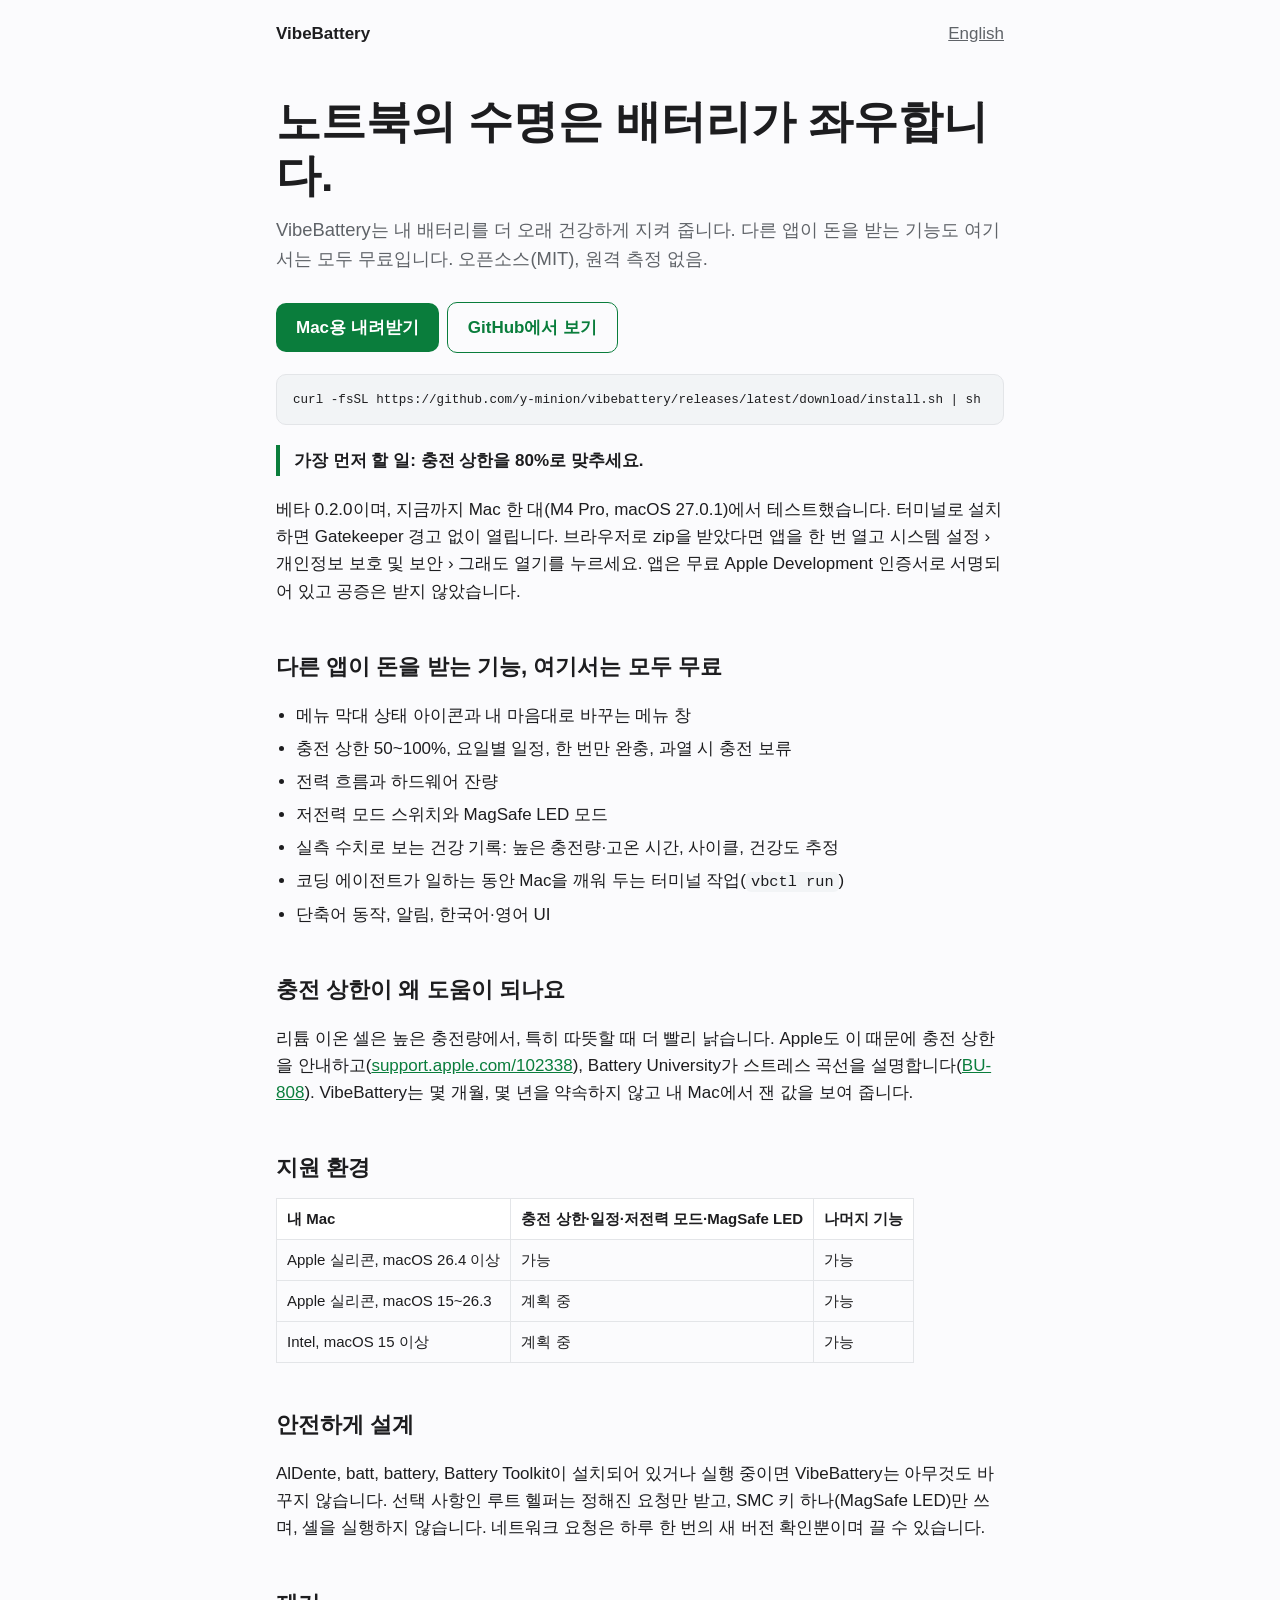
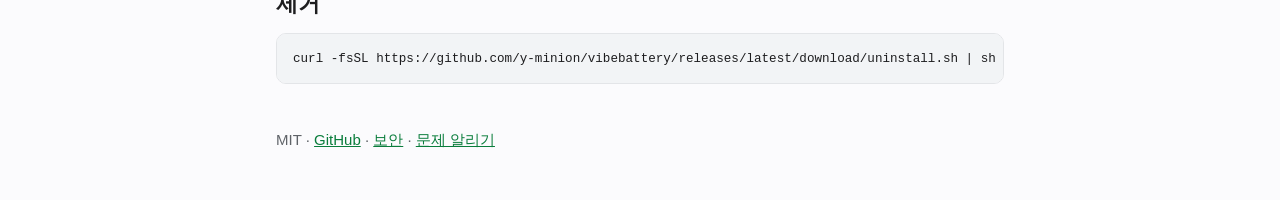
==== site/ko/index.html @ 0e715dd7 "docs: open-source storefront in English and Korean Co-Authored-By: Claude Sonnet 5.5 <noreply@anthro" ====
<!doctype html>
<html lang="ko">
<head>
<meta charset="utf-8">
<meta name="viewport" content="width=device-width,initial-scale=1">
<title>VibeBattery</title>
<meta name="description" content="무료 오픈소스 macOS 메뉴 막대 배터리 관리. 충전 상한, 일정, 건강 수치까지 모두 무료입니다.">
<link rel="stylesheet" href="../style.css">
</head>
<body>
<header><span>VibeBattery</span><a href="../">English</a></header>
<main>
<h1>노트북의 수명은 배터리가 좌우합니다.</h1>
<p class="lead">VibeBattery는 내 배터리를 더 오래 건강하게 지켜 줍니다. 다른 앱이 돈을 받는 기능도 여기서는 모두 무료입니다. 오픈소스(MIT), 원격 측정 없음.</p>
<p><a class="btn" href="https://github.com/y-minion/vibebattery/releases/latest">Mac용 내려받기</a><a class="btn alt" href="https://github.com/y-minion/vibebattery">GitHub에서 보기</a></p>
<pre><code>curl -fsSL https://github.com/y-minion/vibebattery/releases/latest/download/install.sh | sh</code></pre>
<p class="first">가장 먼저 할 일: 충전 상한을 80%로 맞추세요.</p>
<p>베타 0.2.0이며, 지금까지 Mac 한 대(M4 Pro, macOS 27.0.1)에서 테스트했습니다. 터미널로 설치하면 Gatekeeper 경고 없이 열립니다. 브라우저로 zip을 받았다면 앱을 한 번 열고 시스템 설정 › 개인정보 보호 및 보안 › 그래도 열기를 누르세요. 앱은 무료 Apple Development 인증서로 서명되어 있고 공증은 받지 않았습니다.</p>

<h2>다른 앱이 돈을 받는 기능, 여기서는 모두 무료</h2>
<ul>
<li>메뉴 막대 상태 아이콘과 내 마음대로 바꾸는 메뉴 창</li>
<li>충전 상한 50~100%, 요일별 일정, 한 번만 완충, 과열 시 충전 보류</li>
<li>전력 흐름과 하드웨어 잔량</li>
<li>저전력 모드 스위치와 MagSafe LED 모드</li>
<li>실측 수치로 보는 건강 기록: 높은 충전량·고온 시간, 사이클, 건강도 추정</li>
<li>코딩 에이전트가 일하는 동안 Mac을 깨워 두는 터미널 작업(<code>vbctl run</code>)</li>
<li>단축어 동작, 알림, 한국어·영어 UI</li>
</ul>

<h2>충전 상한이 왜 도움이 되나요</h2>
<p>리튬 이온 셀은 높은 충전량에서, 특히 따뜻할 때 더 빨리 낡습니다. Apple도 이 때문에 충전 상한을 안내하고(<a href="https://support.apple.com/102338">support.apple.com/102338</a>), Battery University가 스트레스 곡선을 설명합니다(<a href="https://batteryuniversity.com/article/bu-808-how-to-prolong-lithium-based-batteries">BU-808</a>). VibeBattery는 몇 개월, 몇 년을 약속하지 않고 내 Mac에서 잰 값을 보여 줍니다.</p>

<h2>지원 환경</h2>
<table>
<tr><th>내 Mac</th><th>충전 상한·일정·저전력 모드·MagSafe LED</th><th>나머지 기능</th></tr>
<tr><td>Apple 실리콘, macOS 26.4 이상</td><td>가능</td><td>가능</td></tr>
<tr><td>Apple 실리콘, macOS 15~26.3</td><td>계획 중</td><td>가능</td></tr>
<tr><td>Intel, macOS 15 이상</td><td>계획 중</td><td>가능</td></tr>
</table>

<h2>안전하게 설계</h2>
<p>AlDente, batt, battery, Battery Toolkit이 설치되어 있거나 실행 중이면 VibeBattery는 아무것도 바꾸지 않습니다. 선택 사항인 루트 헬퍼는 정해진 요청만 받고, SMC 키 하나(MagSafe LED)만 쓰며, 셸을 실행하지 않습니다. 네트워크 요청은 하루 한 번의 새 버전 확인뿐이며 끌 수 있습니다.</p>

<h2>제거</h2>
<pre><code>curl -fsSL https://github.com/y-minion/vibebattery/releases/latest/download/uninstall.sh | sh</code></pre>
</main>
<footer>MIT · <a href="https://github.com/y-minion/vibebattery">GitHub</a> · <a href="https://github.com/y-minion/vibebattery/blob/main/SECURITY.md">보안</a> · <a href="https://github.com/y-minion/vibebattery/issues">문제 알리기</a></footer>
</body>
</html>
---- site/style.css ----
:root{--bg:#fbfbfd;--fg:#1d1d1f;--mute:#5f6368;--card:#fff;--line:#e3e5e8;--accent:#0a7d3c;--code:#f2f4f6}
@media(prefers-color-scheme:dark){:root{--bg:#111315;--fg:#f2f3f4;--mute:#a3a9b0;--card:#1a1d20;--line:#2a2e33;--accent:#4cd07d;--code:#202428}}
*{box-sizing:border-box}
body{margin:0;background:var(--bg);color:var(--fg);font:17px/1.6 -apple-system,BlinkMacSystemFont,"Helvetica Neue","Apple SD Gothic Neo",sans-serif}
main,header,footer{max-width:760px;margin:0 auto;padding:0 16px}
header{display:flex;justify-content:space-between;align-items:center;padding-top:20px;padding-bottom:8px;font-weight:600}
header a{font-weight:400;color:var(--mute)}
a{color:var(--accent)}
h1{font-size:clamp(1.9rem,6vw,2.8rem);line-height:1.2;margin:40px 0 12px}
h2{font-size:1.4rem;margin:44px 0 12px}
p.lead{font-size:1.15rem;color:var(--mute);margin:0 0 24px}
pre{background:var(--code);border:1px solid var(--line);border-radius:10px;padding:14px 16px;overflow-x:auto;font:14px/1.5 ui-monospace,SFMono-Regular,Menlo,monospace;margin:12px 0}
code{font:0.9em ui-monospace,SFMono-Regular,Menlo,monospace;background:var(--code);padding:1px 5px;border-radius:5px}
pre code{background:none;padding:0}
.btn{display:inline-block;background:var(--accent);color:#fff;text-decoration:none;font-weight:600;padding:11px 20px;border-radius:10px;margin:4px 8px 4px 0}
@media(prefers-color-scheme:dark){.btn{color:#08210f}}
.btn.alt{background:none;color:var(--accent);border:1px solid var(--accent)}
.first{border-left:4px solid var(--accent);padding:2px 0 2px 14px;margin:20px 0;font-weight:600}
ul{padding-left:1.2em}li{margin:6px 0}
table{border-collapse:collapse;width:100%;font-size:15px;display:block;overflow-x:auto}
th,td{border:1px solid var(--line);padding:8px 10px;text-align:left}
th{background:var(--card)}
footer{padding-top:32px;padding-bottom:48px;color:var(--mute);font-size:15px}
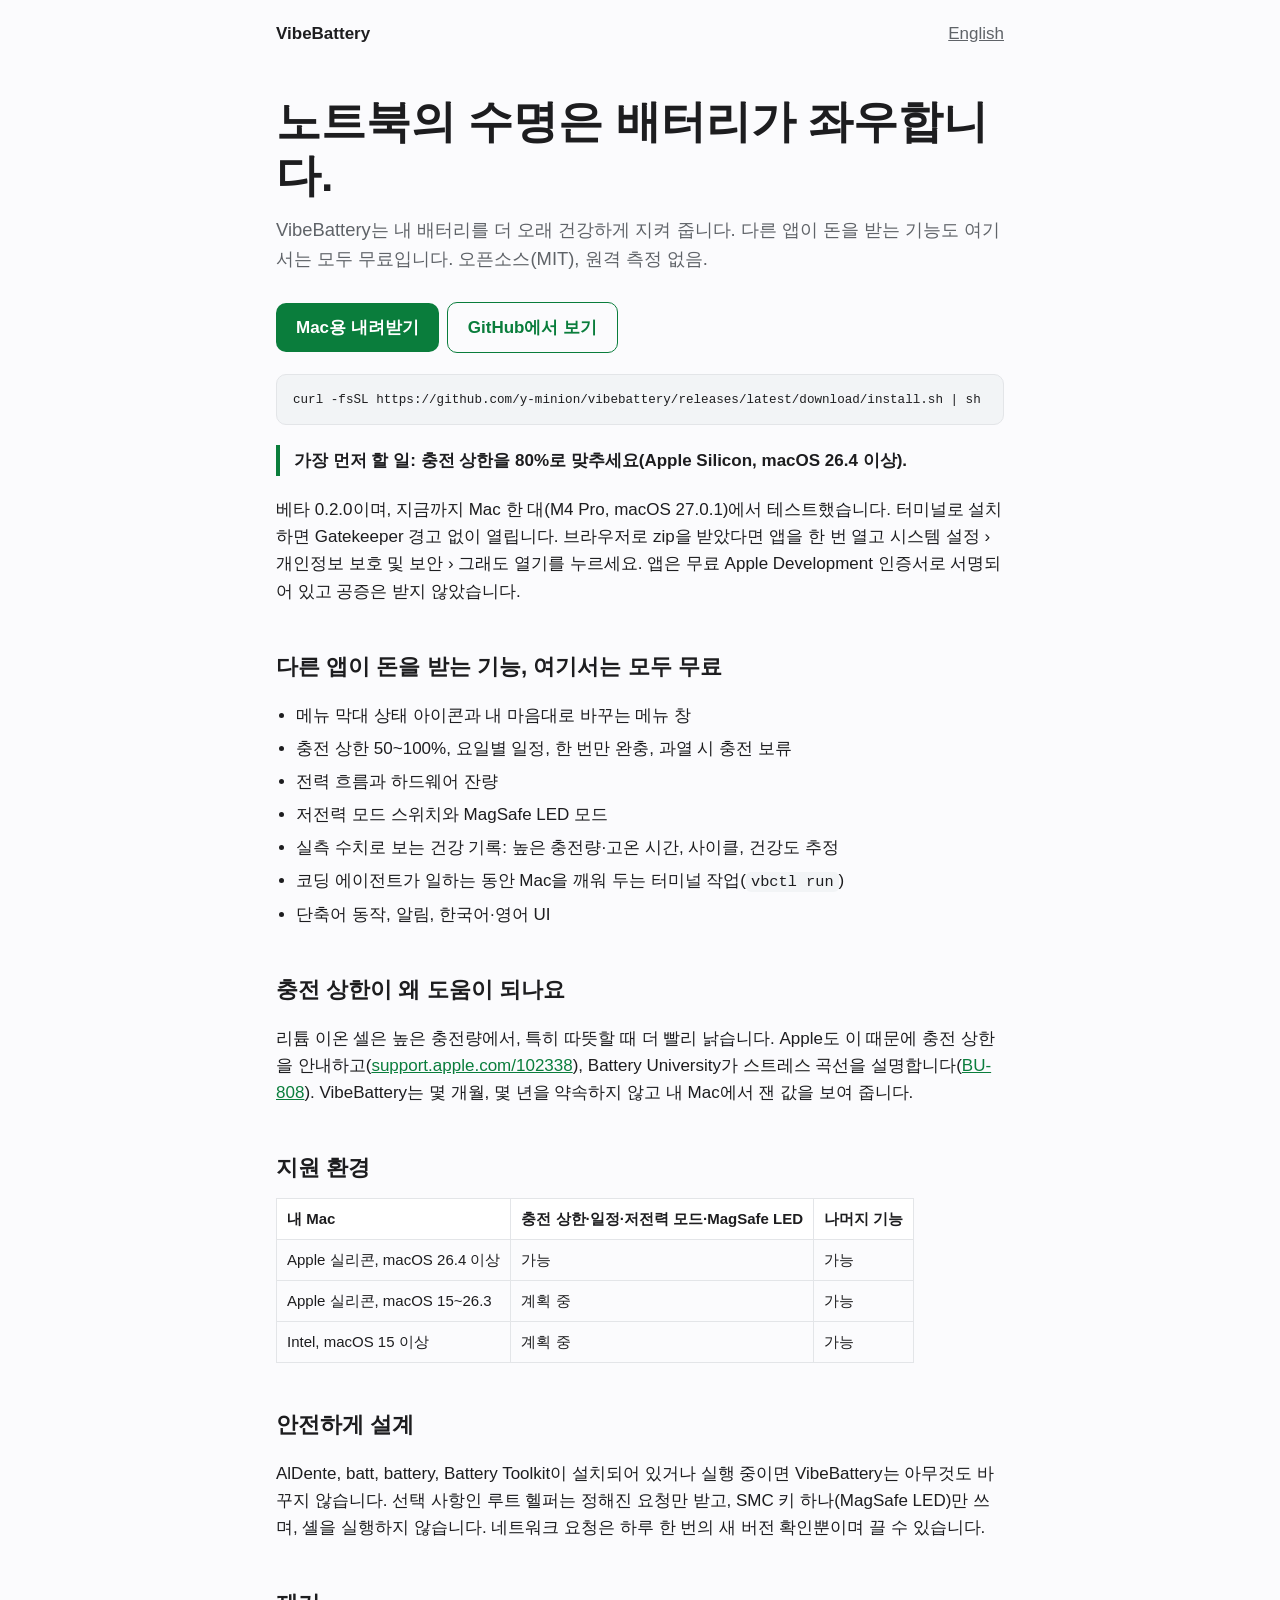
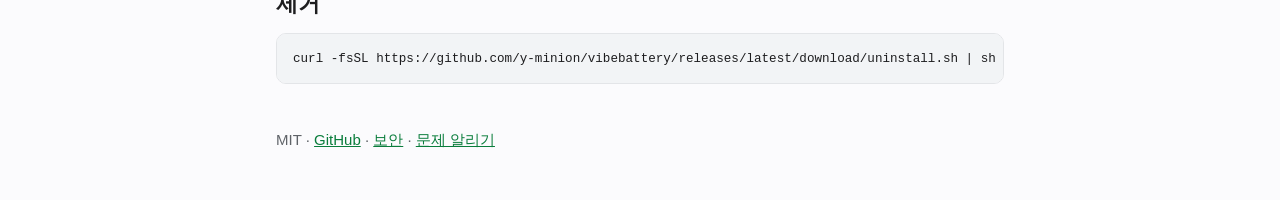
==== commit 638e6746: "fix: uninstall messaging, Rosetta-safe arch check, accurate release copy uninstall.sh says the macOS" ====
--- a/site/ko/index.html
+++ b/site/ko/index.html
@@ -14,7 +14,7 @@
 <p class="lead">VibeBattery는 내 배터리를 더 오래 건강하게 지켜 줍니다. 다른 앱이 돈을 받는 기능도 여기서는 모두 무료입니다. 오픈소스(MIT), 원격 측정 없음.</p>
 <p><a class="btn" href="https://github.com/y-minion/vibebattery/releases/latest">Mac용 내려받기</a><a class="btn alt" href="https://github.com/y-minion/vibebattery">GitHub에서 보기</a></p>
 <pre><code>curl -fsSL https://github.com/y-minion/vibebattery/releases/latest/download/install.sh | sh</code></pre>
-<p class="first">가장 먼저 할 일: 충전 상한을 80%로 맞추세요.</p>
+<p class="first">가장 먼저 할 일: 충전 상한을 80%로 맞추세요(Apple Silicon, macOS 26.4 이상).</p>
 <p>베타 0.2.0이며, 지금까지 Mac 한 대(M4 Pro, macOS 27.0.1)에서 테스트했습니다. 터미널로 설치하면 Gatekeeper 경고 없이 열립니다. 브라우저로 zip을 받았다면 앱을 한 번 열고 시스템 설정 › 개인정보 보호 및 보안 › 그래도 열기를 누르세요. 앱은 무료 Apple Development 인증서로 서명되어 있고 공증은 받지 않았습니다.</p>
 
 <h2>다른 앱이 돈을 받는 기능, 여기서는 모두 무료</h2>
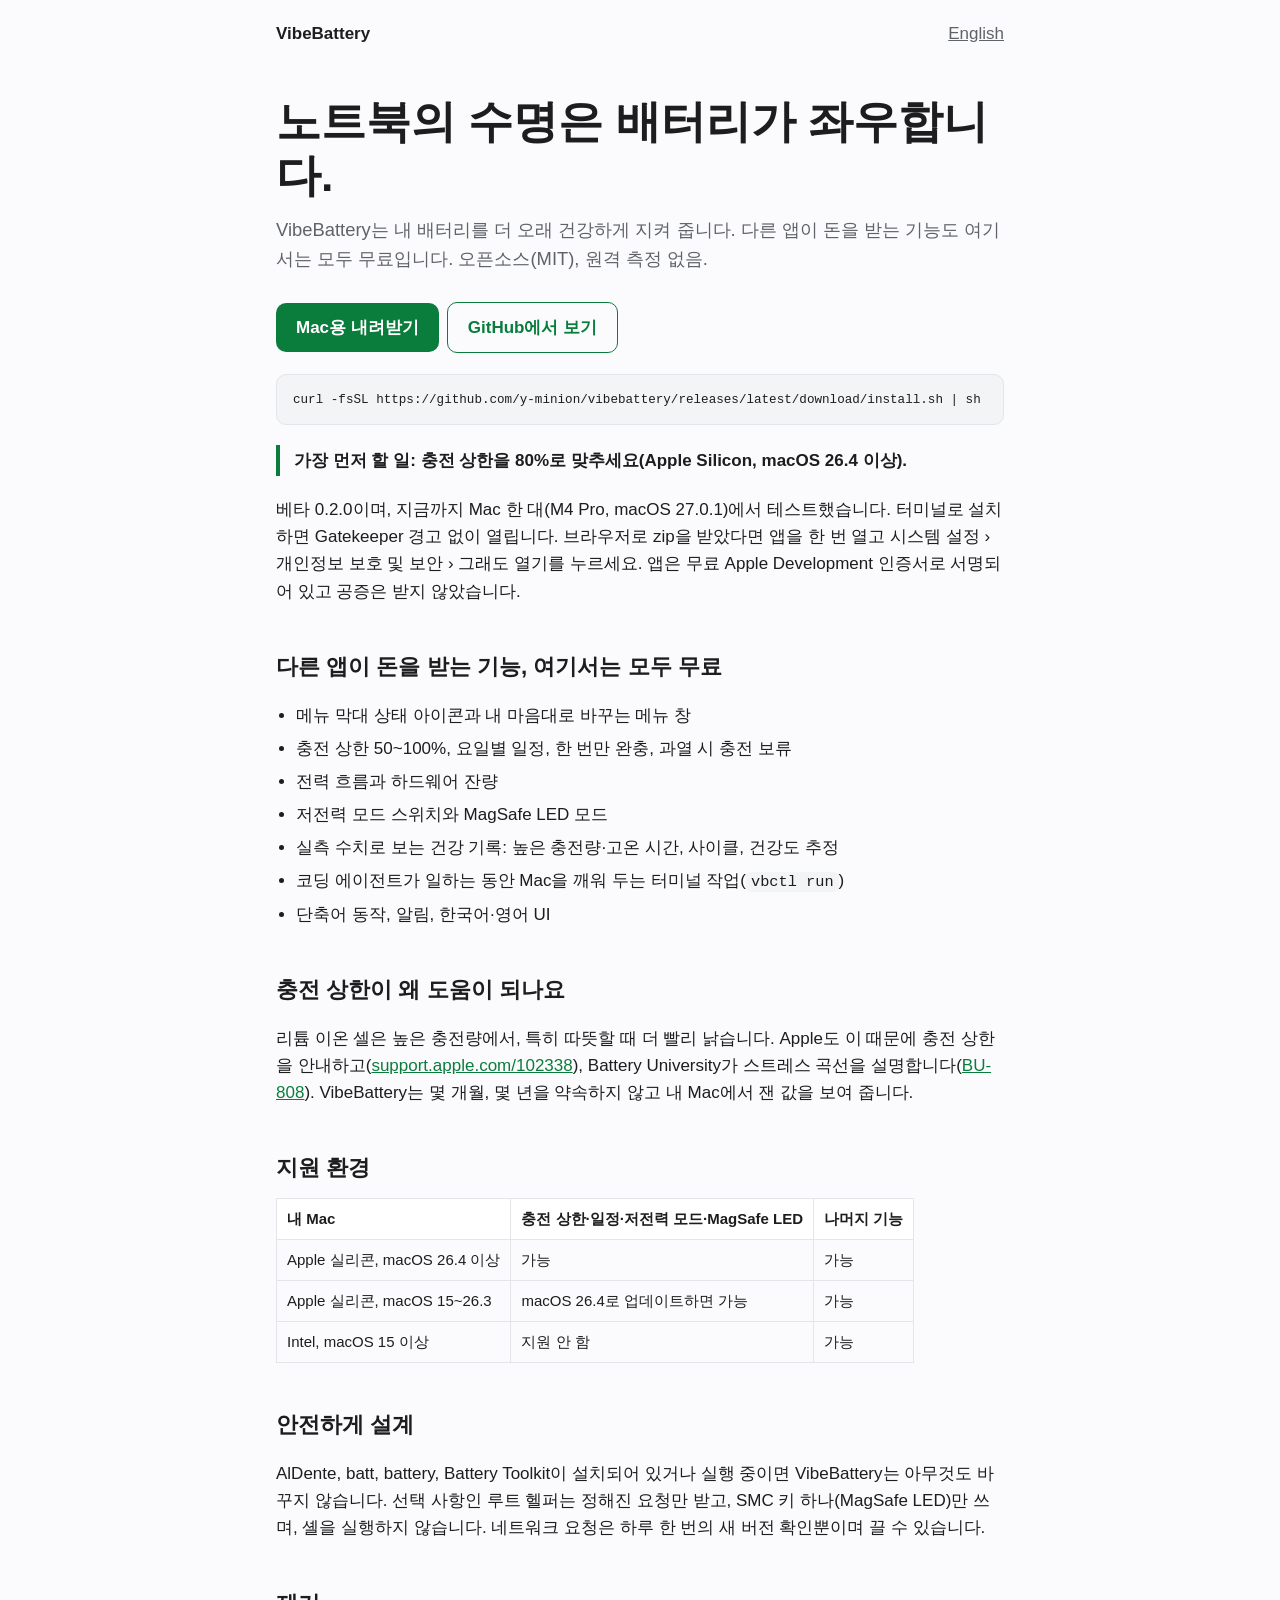
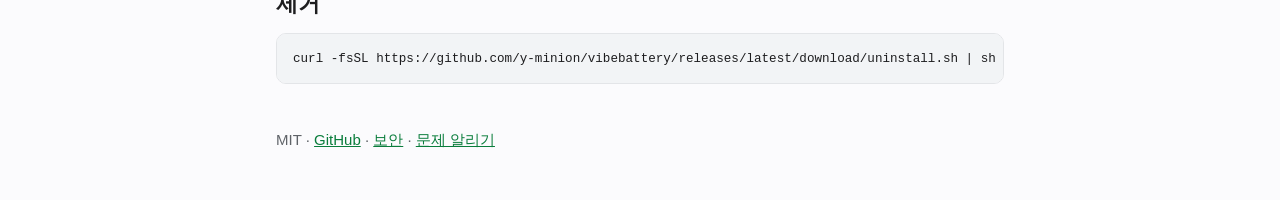
==== commit 7952362e: "fix: tell Apple silicon users to update macOS, drop the "planned" promise for Intel On Apple silicon" ====
--- a/site/ko/index.html
+++ b/site/ko/index.html
@@ -35,8 +35,8 @@
 <table>
 <tr><th>내 Mac</th><th>충전 상한·일정·저전력 모드·MagSafe LED</th><th>나머지 기능</th></tr>
 <tr><td>Apple 실리콘, macOS 26.4 이상</td><td>가능</td><td>가능</td></tr>
-<tr><td>Apple 실리콘, macOS 15~26.3</td><td>계획 중</td><td>가능</td></tr>
-<tr><td>Intel, macOS 15 이상</td><td>계획 중</td><td>가능</td></tr>
+<tr><td>Apple 실리콘, macOS 15~26.3</td><td>macOS 26.4로 업데이트하면 가능</td><td>가능</td></tr>
+<tr><td>Intel, macOS 15 이상</td><td>지원 안 함</td><td>가능</td></tr>
 </table>
 
 <h2>안전하게 설계</h2>
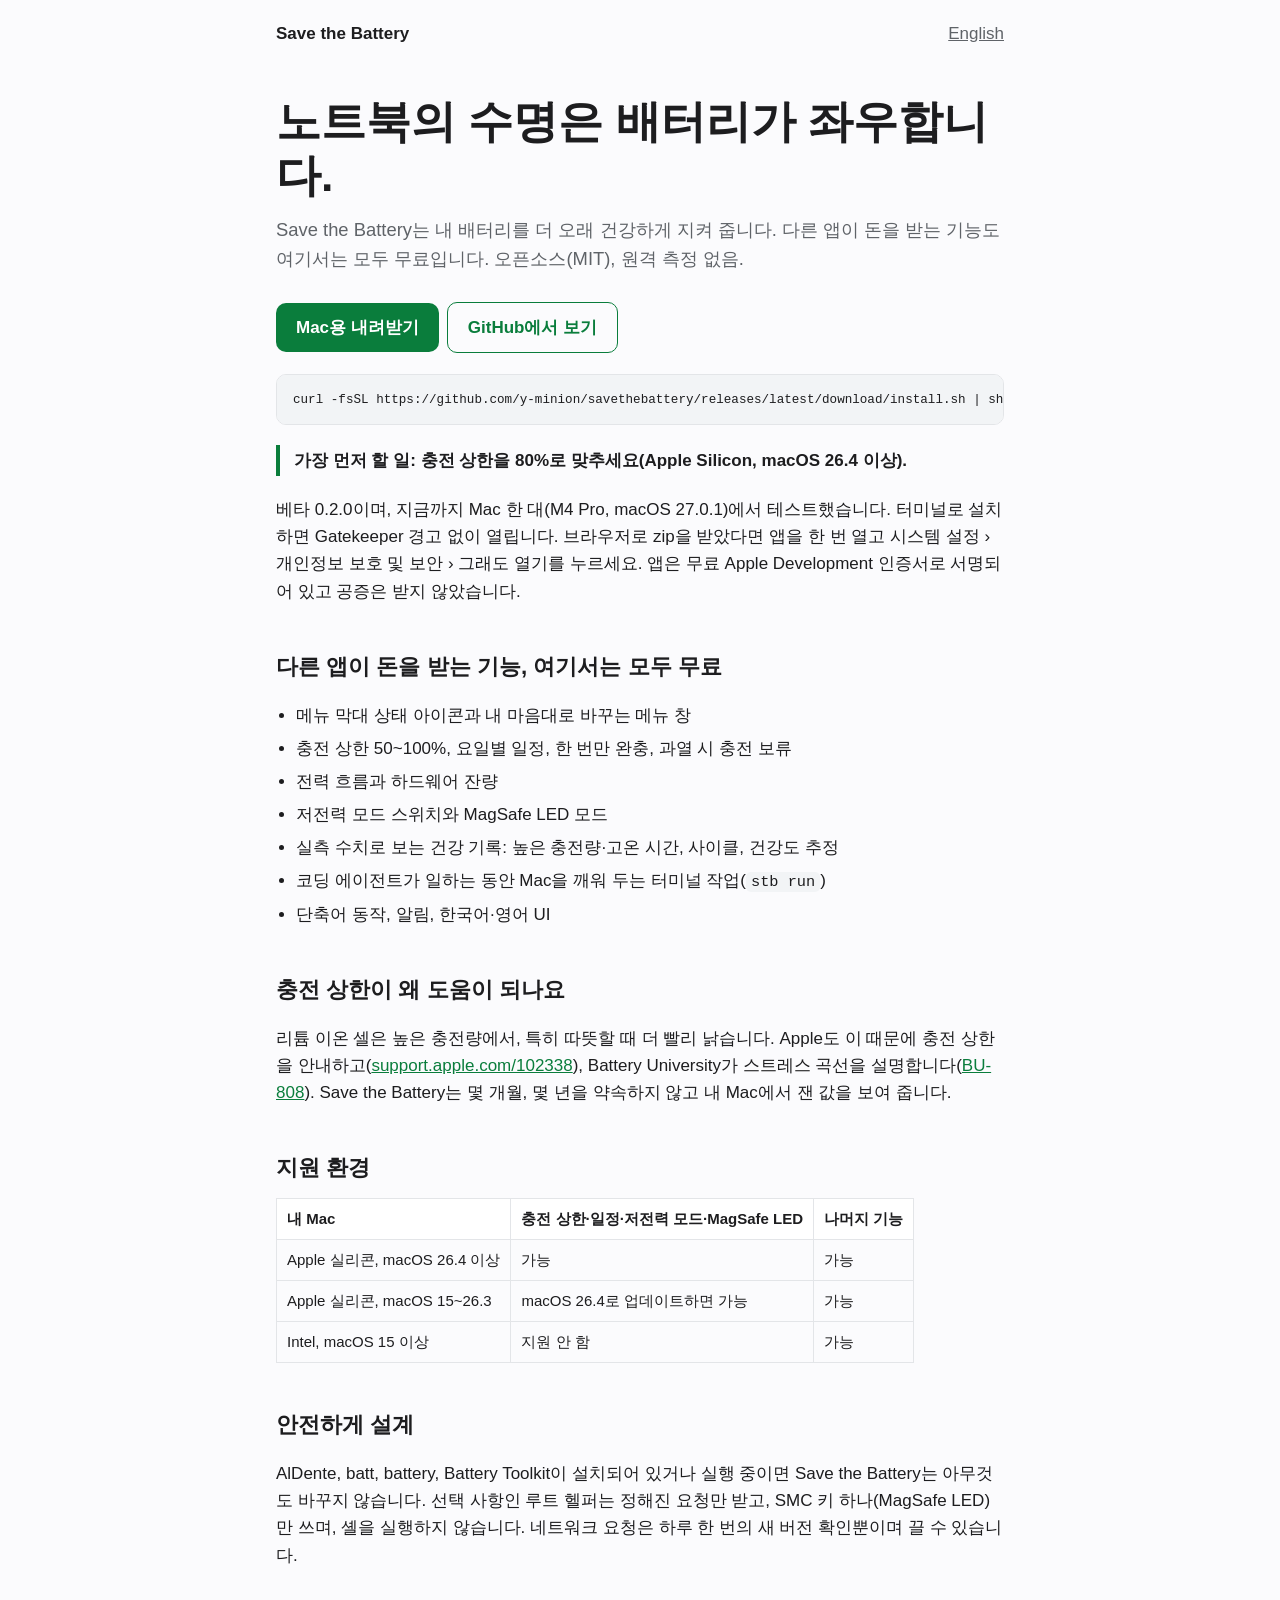
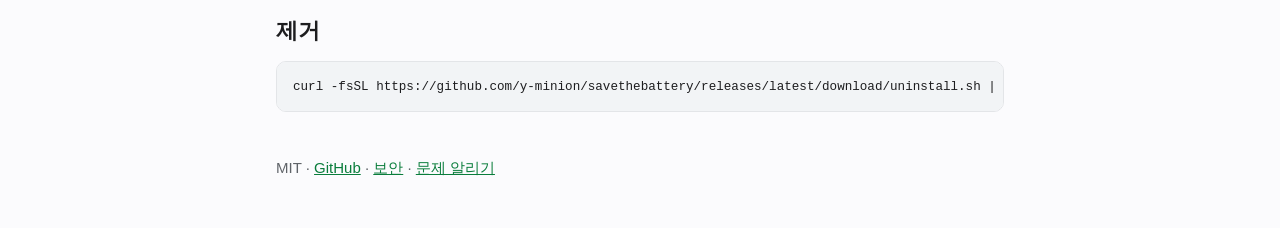
==== commit b31de67b: "chore: rename the app to Save the Battery - App "Save the Battery.app", bundle ID io.github.y-minion" ====
--- a/site/ko/index.html
+++ b/site/ko/index.html
@@ -3,17 +3,17 @@
 <head>
 <meta charset="utf-8">
 <meta name="viewport" content="width=device-width,initial-scale=1">
-<title>VibeBattery</title>
+<title>Save the Battery</title>
 <meta name="description" content="무료 오픈소스 macOS 메뉴 막대 배터리 관리. 충전 상한, 일정, 건강 수치까지 모두 무료입니다.">
 <link rel="stylesheet" href="../style.css">
 </head>
 <body>
-<header><span>VibeBattery</span><a href="../">English</a></header>
+<header><span>Save the Battery</span><a href="../">English</a></header>
 <main>
 <h1>노트북의 수명은 배터리가 좌우합니다.</h1>
-<p class="lead">VibeBattery는 내 배터리를 더 오래 건강하게 지켜 줍니다. 다른 앱이 돈을 받는 기능도 여기서는 모두 무료입니다. 오픈소스(MIT), 원격 측정 없음.</p>
-<p><a class="btn" href="https://github.com/y-minion/vibebattery/releases/latest">Mac용 내려받기</a><a class="btn alt" href="https://github.com/y-minion/vibebattery">GitHub에서 보기</a></p>
-<pre><code>curl -fsSL https://github.com/y-minion/vibebattery/releases/latest/download/install.sh | sh</code></pre>
+<p class="lead">Save the Battery는 내 배터리를 더 오래 건강하게 지켜 줍니다. 다른 앱이 돈을 받는 기능도 여기서는 모두 무료입니다. 오픈소스(MIT), 원격 측정 없음.</p>
+<p><a class="btn" href="https://github.com/y-minion/savethebattery/releases/latest">Mac용 내려받기</a><a class="btn alt" href="https://github.com/y-minion/savethebattery">GitHub에서 보기</a></p>
+<pre><code>curl -fsSL https://github.com/y-minion/savethebattery/releases/latest/download/install.sh | sh</code></pre>
 <p class="first">가장 먼저 할 일: 충전 상한을 80%로 맞추세요(Apple Silicon, macOS 26.4 이상).</p>
 <p>베타 0.2.0이며, 지금까지 Mac 한 대(M4 Pro, macOS 27.0.1)에서 테스트했습니다. 터미널로 설치하면 Gatekeeper 경고 없이 열립니다. 브라우저로 zip을 받았다면 앱을 한 번 열고 시스템 설정 › 개인정보 보호 및 보안 › 그래도 열기를 누르세요. 앱은 무료 Apple Development 인증서로 서명되어 있고 공증은 받지 않았습니다.</p>
 
@@ -24,12 +24,12 @@
 <li>전력 흐름과 하드웨어 잔량</li>
 <li>저전력 모드 스위치와 MagSafe LED 모드</li>
 <li>실측 수치로 보는 건강 기록: 높은 충전량·고온 시간, 사이클, 건강도 추정</li>
-<li>코딩 에이전트가 일하는 동안 Mac을 깨워 두는 터미널 작업(<code>vbctl run</code>)</li>
+<li>코딩 에이전트가 일하는 동안 Mac을 깨워 두는 터미널 작업(<code>stb run</code>)</li>
 <li>단축어 동작, 알림, 한국어·영어 UI</li>
 </ul>
 
 <h2>충전 상한이 왜 도움이 되나요</h2>
-<p>리튬 이온 셀은 높은 충전량에서, 특히 따뜻할 때 더 빨리 낡습니다. Apple도 이 때문에 충전 상한을 안내하고(<a href="https://support.apple.com/102338">support.apple.com/102338</a>), Battery University가 스트레스 곡선을 설명합니다(<a href="https://batteryuniversity.com/article/bu-808-how-to-prolong-lithium-based-batteries">BU-808</a>). VibeBattery는 몇 개월, 몇 년을 약속하지 않고 내 Mac에서 잰 값을 보여 줍니다.</p>
+<p>리튬 이온 셀은 높은 충전량에서, 특히 따뜻할 때 더 빨리 낡습니다. Apple도 이 때문에 충전 상한을 안내하고(<a href="https://support.apple.com/102338">support.apple.com/102338</a>), Battery University가 스트레스 곡선을 설명합니다(<a href="https://batteryuniversity.com/article/bu-808-how-to-prolong-lithium-based-batteries">BU-808</a>). Save the Battery는 몇 개월, 몇 년을 약속하지 않고 내 Mac에서 잰 값을 보여 줍니다.</p>
 
 <h2>지원 환경</h2>
 <table>
@@ -40,11 +40,11 @@
 </table>
 
 <h2>안전하게 설계</h2>
-<p>AlDente, batt, battery, Battery Toolkit이 설치되어 있거나 실행 중이면 VibeBattery는 아무것도 바꾸지 않습니다. 선택 사항인 루트 헬퍼는 정해진 요청만 받고, SMC 키 하나(MagSafe LED)만 쓰며, 셸을 실행하지 않습니다. 네트워크 요청은 하루 한 번의 새 버전 확인뿐이며 끌 수 있습니다.</p>
+<p>AlDente, batt, battery, Battery Toolkit이 설치되어 있거나 실행 중이면 Save the Battery는 아무것도 바꾸지 않습니다. 선택 사항인 루트 헬퍼는 정해진 요청만 받고, SMC 키 하나(MagSafe LED)만 쓰며, 셸을 실행하지 않습니다. 네트워크 요청은 하루 한 번의 새 버전 확인뿐이며 끌 수 있습니다.</p>
 
 <h2>제거</h2>
-<pre><code>curl -fsSL https://github.com/y-minion/vibebattery/releases/latest/download/uninstall.sh | sh</code></pre>
+<pre><code>curl -fsSL https://github.com/y-minion/savethebattery/releases/latest/download/uninstall.sh | sh</code></pre>
 </main>
-<footer>MIT · <a href="https://github.com/y-minion/vibebattery">GitHub</a> · <a href="https://github.com/y-minion/vibebattery/blob/main/SECURITY.md">보안</a> · <a href="https://github.com/y-minion/vibebattery/issues">문제 알리기</a></footer>
+<footer>MIT · <a href="https://github.com/y-minion/savethebattery">GitHub</a> · <a href="https://github.com/y-minion/savethebattery/blob/main/SECURITY.md">보안</a> · <a href="https://github.com/y-minion/savethebattery/issues">문제 알리기</a></footer>
 </body>
 </html>
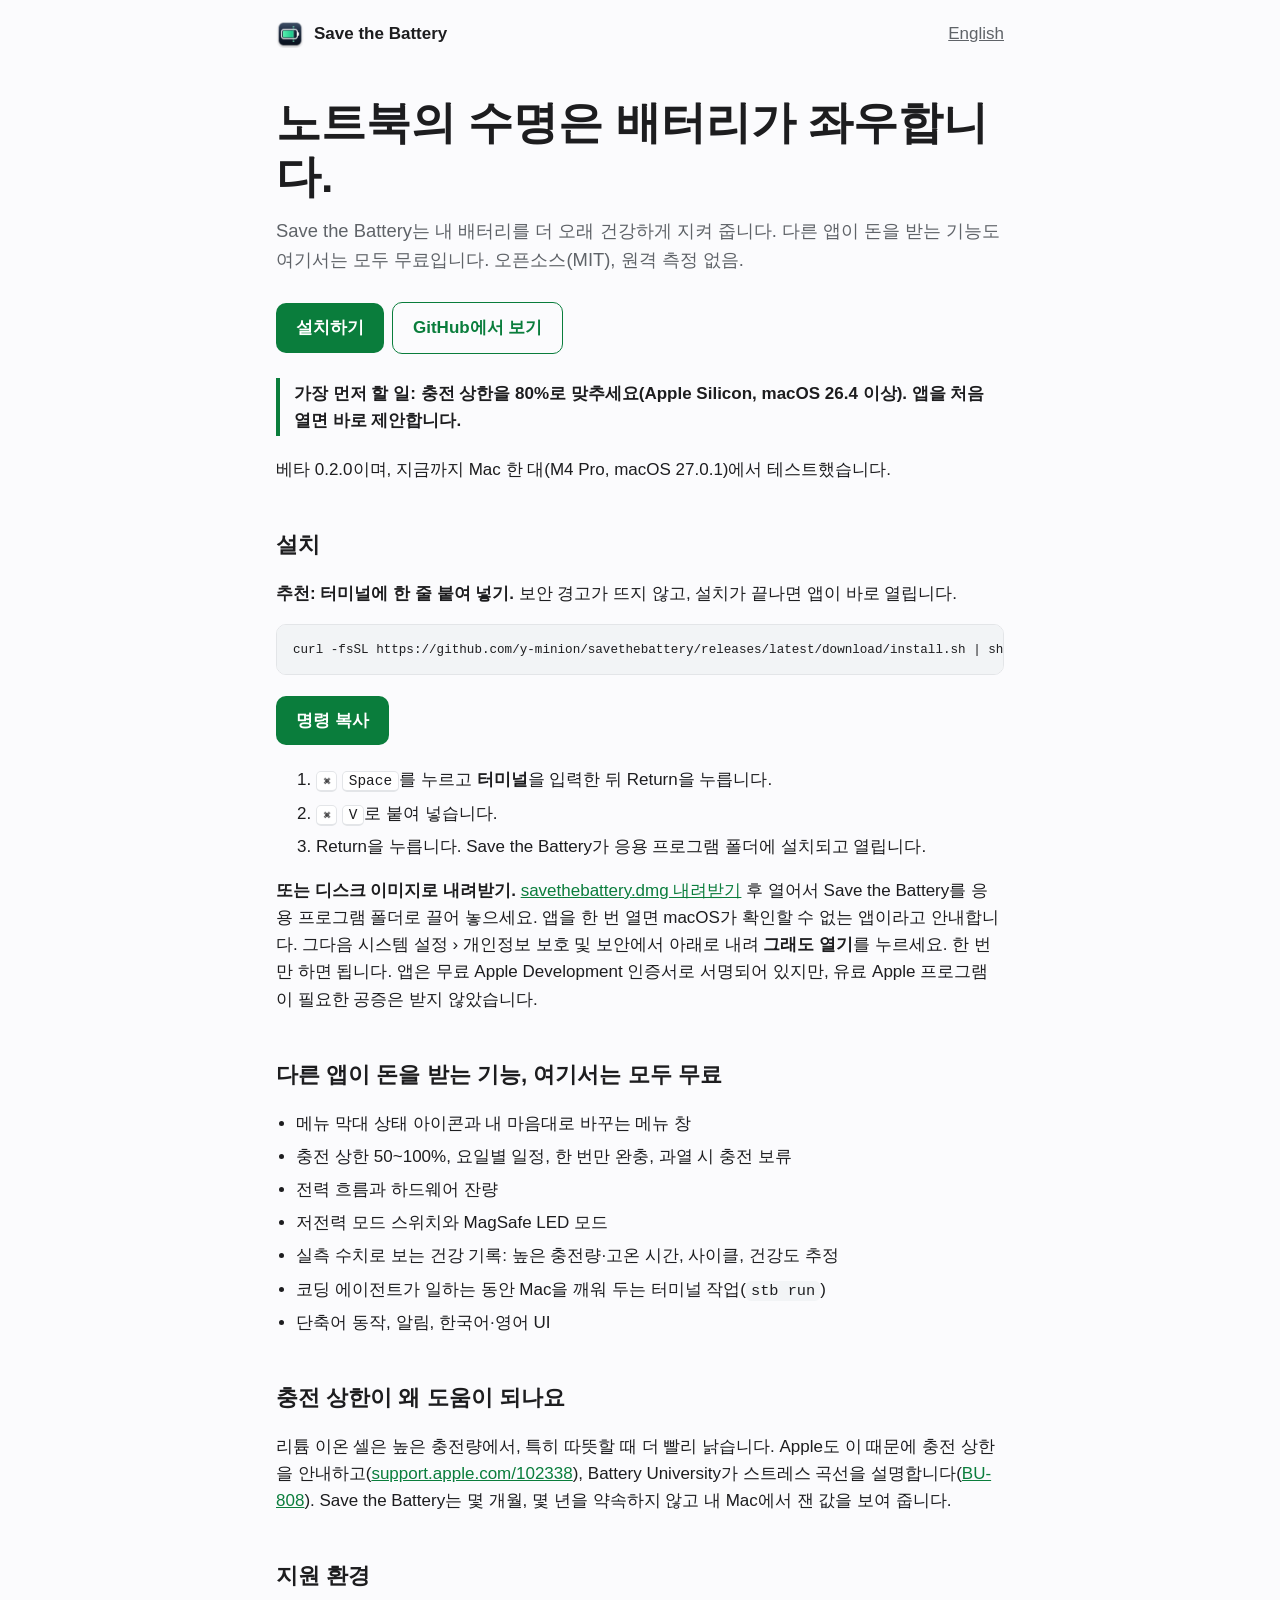
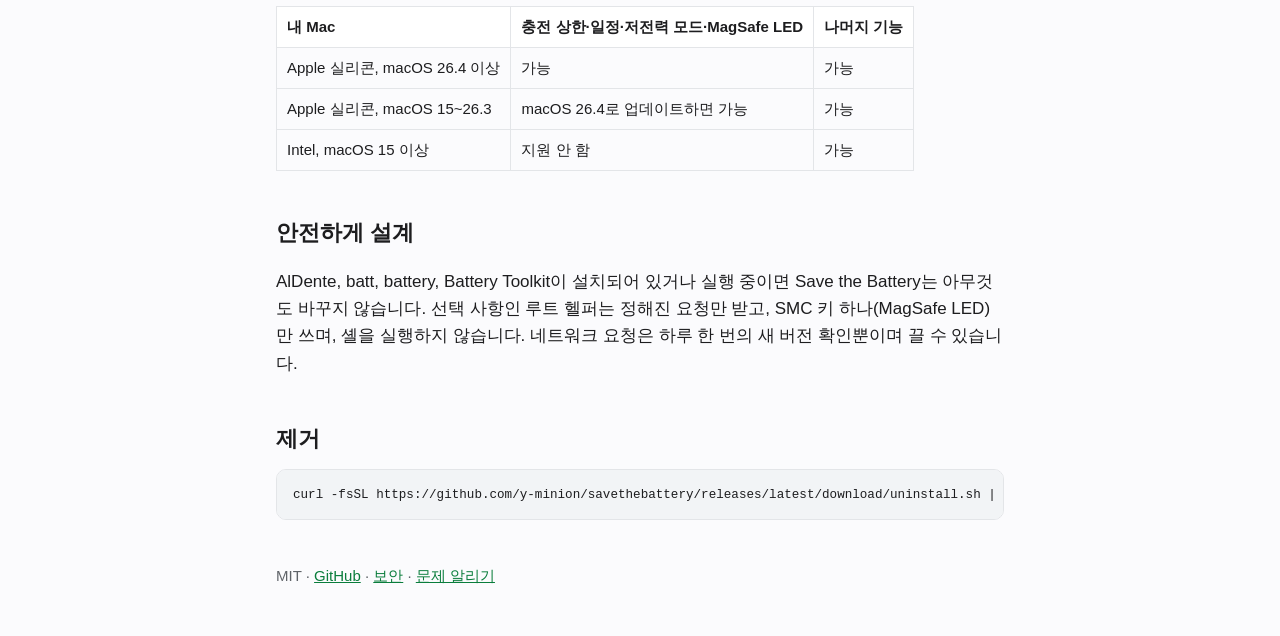
==== commit 2f8c86d1: "docs: lead with the one-line Terminal install, offer the disk image second The site gets a copy butt" ====
--- a/site/ko/index.html
+++ b/site/ko/index.html
@@ -6,16 +6,27 @@
 <title>Save the Battery</title>
 <meta name="description" content="무료 오픈소스 macOS 메뉴 막대 배터리 관리. 충전 상한, 일정, 건강 수치까지 모두 무료입니다.">
 <link rel="stylesheet" href="../style.css">
+<link rel="icon" href="../icon.png">
 </head>
 <body>
-<header><span>Save the Battery</span><a href="../">English</a></header>
+<header><span class="brand"><img src="../icon.png" alt="" width="28" height="28">Save the Battery</span><a href="../">English</a></header>
 <main>
 <h1>노트북의 수명은 배터리가 좌우합니다.</h1>
 <p class="lead">Save the Battery는 내 배터리를 더 오래 건강하게 지켜 줍니다. 다른 앱이 돈을 받는 기능도 여기서는 모두 무료입니다. 오픈소스(MIT), 원격 측정 없음.</p>
-<p><a class="btn" href="https://github.com/y-minion/savethebattery/releases/latest">Mac용 내려받기</a><a class="btn alt" href="https://github.com/y-minion/savethebattery">GitHub에서 보기</a></p>
-<pre><code>curl -fsSL https://github.com/y-minion/savethebattery/releases/latest/download/install.sh | sh</code></pre>
-<p class="first">가장 먼저 할 일: 충전 상한을 80%로 맞추세요(Apple Silicon, macOS 26.4 이상).</p>
-<p>베타 0.2.0이며, 지금까지 Mac 한 대(M4 Pro, macOS 27.0.1)에서 테스트했습니다. 터미널로 설치하면 Gatekeeper 경고 없이 열립니다. 브라우저로 zip을 받았다면 앱을 한 번 열고 시스템 설정 › 개인정보 보호 및 보안 › 그래도 열기를 누르세요. 앱은 무료 Apple Development 인증서로 서명되어 있고 공증은 받지 않았습니다.</p>
+<p><a class="btn" href="#install">설치하기</a><a class="btn alt" href="https://github.com/y-minion/savethebattery">GitHub에서 보기</a></p>
+<p class="first">가장 먼저 할 일: 충전 상한을 80%로 맞추세요(Apple Silicon, macOS 26.4 이상). 앱을 처음 열면 바로 제안합니다.</p>
+<p>베타 0.2.0이며, 지금까지 Mac 한 대(M4 Pro, macOS 27.0.1)에서 테스트했습니다.</p>
+
+<h2 id="install">설치</h2>
+<p><strong>추천: 터미널에 한 줄 붙여 넣기.</strong> 보안 경고가 뜨지 않고, 설치가 끝나면 앱이 바로 열립니다.</p>
+<pre><code id="cmd">curl -fsSL https://github.com/y-minion/savethebattery/releases/latest/download/install.sh | sh</code></pre>
+<p><button class="btn" id="copy" type="button" data-label="명령 복사" data-done="복사했습니다" data-fail="위 줄을 선택해 복사하세요">명령 복사</button></p>
+<ol>
+<li><kbd>⌘</kbd> <kbd>Space</kbd>를 누르고 <strong>터미널</strong>을 입력한 뒤 Return을 누릅니다.</li>
+<li><kbd>⌘</kbd> <kbd>V</kbd>로 붙여 넣습니다.</li>
+<li>Return을 누릅니다. Save the Battery가 응용 프로그램 폴더에 설치되고 열립니다.</li>
+</ol>
+<p><strong>또는 디스크 이미지로 내려받기.</strong> <a href="https://github.com/y-minion/savethebattery/releases/latest/download/savethebattery.dmg">savethebattery.dmg 내려받기</a> 후 열어서 Save the Battery를 응용 프로그램 폴더로 끌어 놓으세요. 앱을 한 번 열면 macOS가 확인할 수 없는 앱이라고 안내합니다. 그다음 시스템 설정 › 개인정보 보호 및 보안에서 아래로 내려 <strong>그래도 열기</strong>를 누르세요. 한 번만 하면 됩니다. 앱은 무료 Apple Development 인증서로 서명되어 있지만, 유료 Apple 프로그램이 필요한 공증은 받지 않았습니다.</p>
 
 <h2>다른 앱이 돈을 받는 기능, 여기서는 모두 무료</h2>
 <ul>
@@ -46,5 +57,8 @@
 <pre><code>curl -fsSL https://github.com/y-minion/savethebattery/releases/latest/download/uninstall.sh | sh</code></pre>
 </main>
 <footer>MIT · <a href="https://github.com/y-minion/savethebattery">GitHub</a> · <a href="https://github.com/y-minion/savethebattery/blob/main/SECURITY.md">보안</a> · <a href="https://github.com/y-minion/savethebattery/issues">문제 알리기</a></footer>
+<script>
+document.getElementById('copy').addEventListener('click',async e=>{const b=e.currentTarget;try{await navigator.clipboard.writeText(document.getElementById('cmd').textContent);b.textContent=b.dataset.done}catch(_){b.textContent=b.dataset.fail}setTimeout(()=>{b.textContent=b.dataset.label},2500)});
+</script>
 </body>
 </html>
--- a/site/style.css
+++ b/site/style.css
@@ -5,6 +5,7 @@
 main,header,footer{max-width:760px;margin:0 auto;padding:0 16px}
 header{display:flex;justify-content:space-between;align-items:center;padding-top:20px;padding-bottom:8px;font-weight:600}
 header a{font-weight:400;color:var(--mute)}
+.brand{display:flex;align-items:center;gap:10px}.brand img{border-radius:6px}
 a{color:var(--accent)}
 h1{font-size:clamp(1.9rem,6vw,2.8rem);line-height:1.2;margin:40px 0 12px}
 h2{font-size:1.4rem;margin:44px 0 12px}
@@ -14,6 +15,8 @@
 pre code{background:none;padding:0}
 .btn{display:inline-block;background:var(--accent);color:#fff;text-decoration:none;font-weight:600;padding:11px 20px;border-radius:10px;margin:4px 8px 4px 0}
 @media(prefers-color-scheme:dark){.btn{color:#08210f}}
+button.btn{border:0;font:inherit;font-weight:600;cursor:pointer}
+kbd{font:0.85em ui-monospace,SFMono-Regular,Menlo,monospace;border:1px solid var(--line);border-bottom-width:2px;border-radius:5px;padding:1px 6px;background:var(--card)}
 .btn.alt{background:none;color:var(--accent);border:1px solid var(--accent)}
 .first{border-left:4px solid var(--accent);padding:2px 0 2px 14px;margin:20px 0;font-weight:600}
 ul{padding-left:1.2em}li{margin:6px 0}
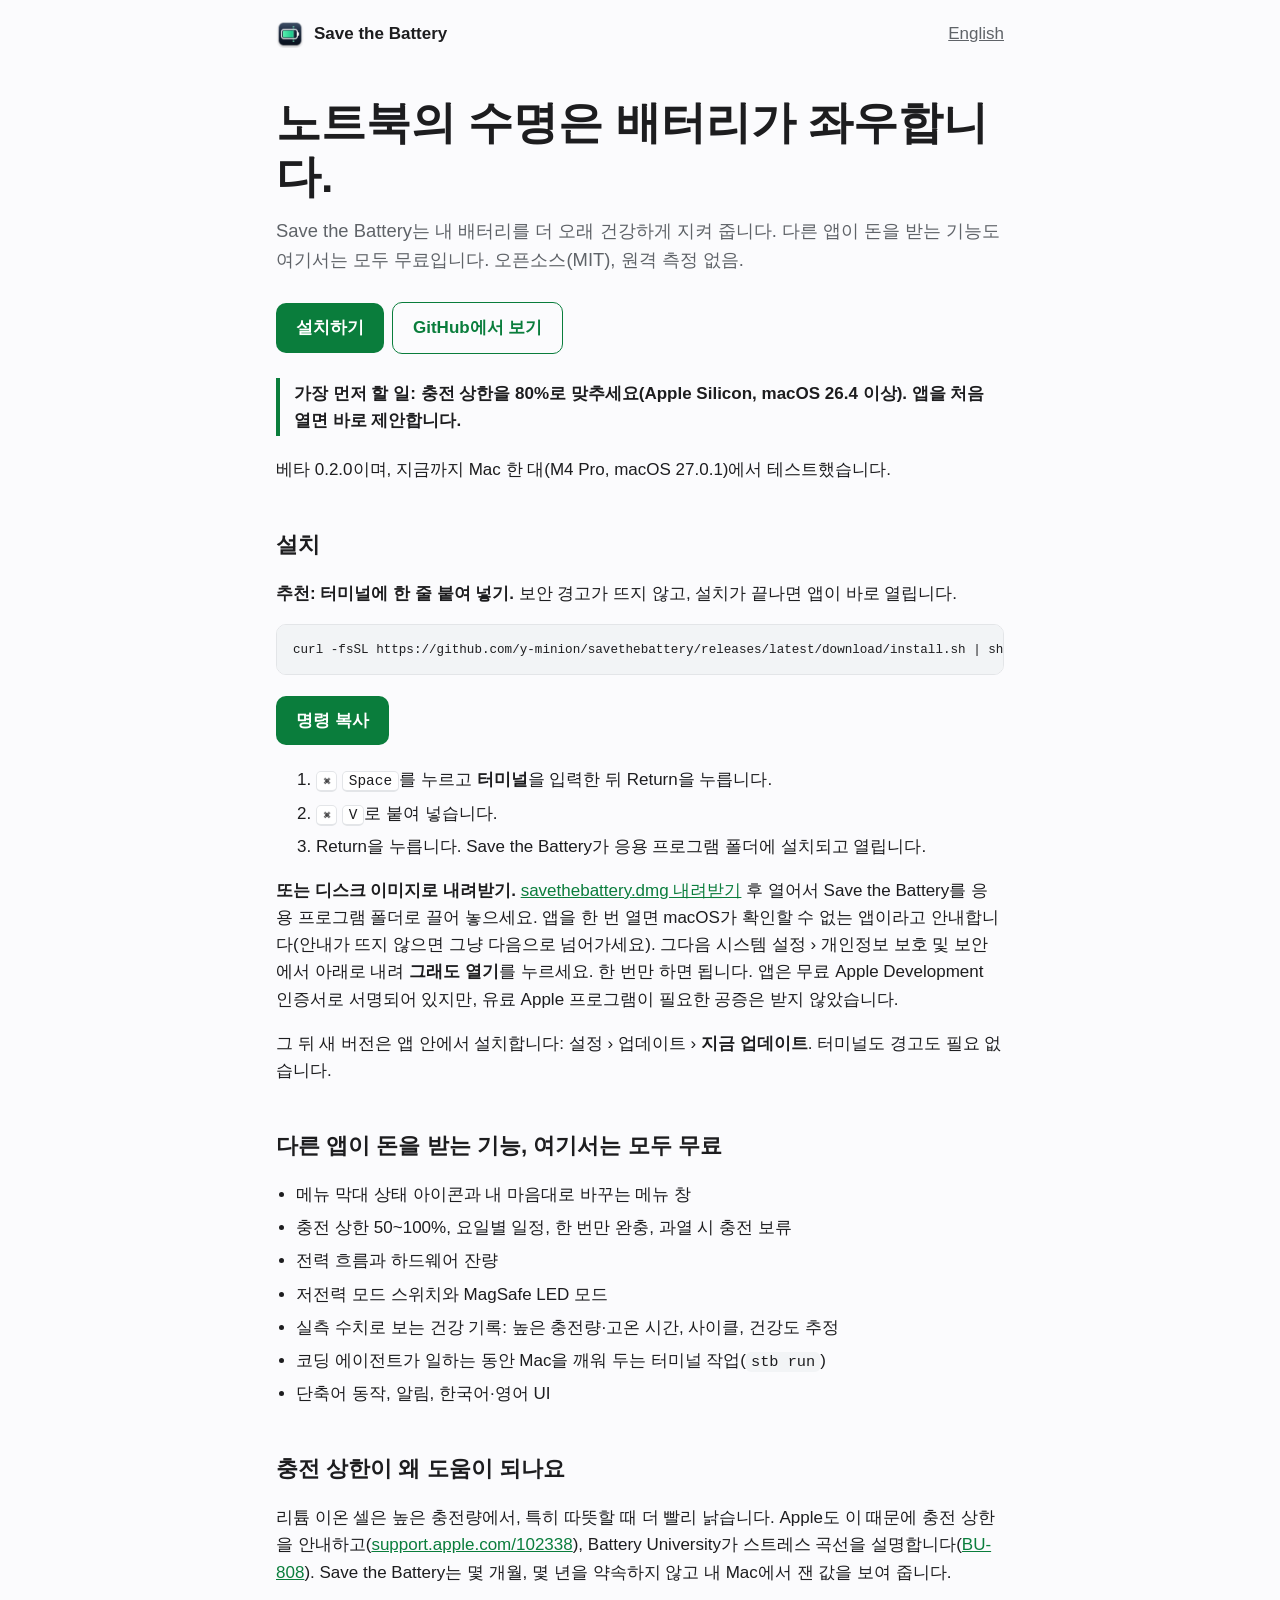
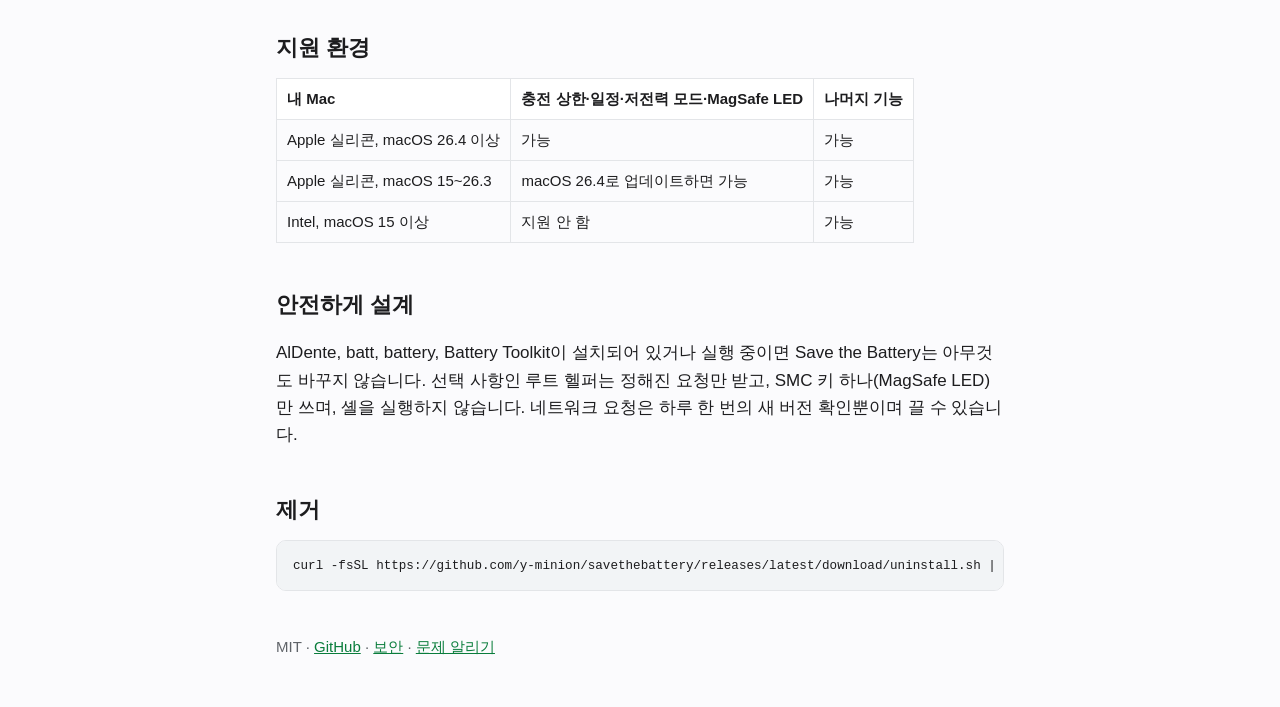
==== commit 3bcff9c6: "docs: install, first run, updates and on-device results Co-Authored-By: Claude Opus 5.5 <noreply@ant" ====
--- a/site/ko/index.html
+++ b/site/ko/index.html
@@ -26,7 +26,8 @@
 <li><kbd>⌘</kbd> <kbd>V</kbd>로 붙여 넣습니다.</li>
 <li>Return을 누릅니다. Save the Battery가 응용 프로그램 폴더에 설치되고 열립니다.</li>
 </ol>
-<p><strong>또는 디스크 이미지로 내려받기.</strong> <a href="https://github.com/y-minion/savethebattery/releases/latest/download/savethebattery.dmg">savethebattery.dmg 내려받기</a> 후 열어서 Save the Battery를 응용 프로그램 폴더로 끌어 놓으세요. 앱을 한 번 열면 macOS가 확인할 수 없는 앱이라고 안내합니다. 그다음 시스템 설정 › 개인정보 보호 및 보안에서 아래로 내려 <strong>그래도 열기</strong>를 누르세요. 한 번만 하면 됩니다. 앱은 무료 Apple Development 인증서로 서명되어 있지만, 유료 Apple 프로그램이 필요한 공증은 받지 않았습니다.</p>
+<p><strong>또는 디스크 이미지로 내려받기.</strong> <a href="https://github.com/y-minion/savethebattery/releases/latest/download/savethebattery.dmg">savethebattery.dmg 내려받기</a> 후 열어서 Save the Battery를 응용 프로그램 폴더로 끌어 놓으세요. 앱을 한 번 열면 macOS가 확인할 수 없는 앱이라고 안내합니다(안내가 뜨지 않으면 그냥 다음으로 넘어가세요). 그다음 시스템 설정 › 개인정보 보호 및 보안에서 아래로 내려 <strong>그래도 열기</strong>를 누르세요. 한 번만 하면 됩니다. 앱은 무료 Apple Development 인증서로 서명되어 있지만, 유료 Apple 프로그램이 필요한 공증은 받지 않았습니다.</p>
+<p>그 뒤 새 버전은 앱 안에서 설치합니다: 설정 › 업데이트 › <strong>지금 업데이트</strong>. 터미널도 경고도 필요 없습니다.</p>
 
 <h2>다른 앱이 돈을 받는 기능, 여기서는 모두 무료</h2>
 <ul>
